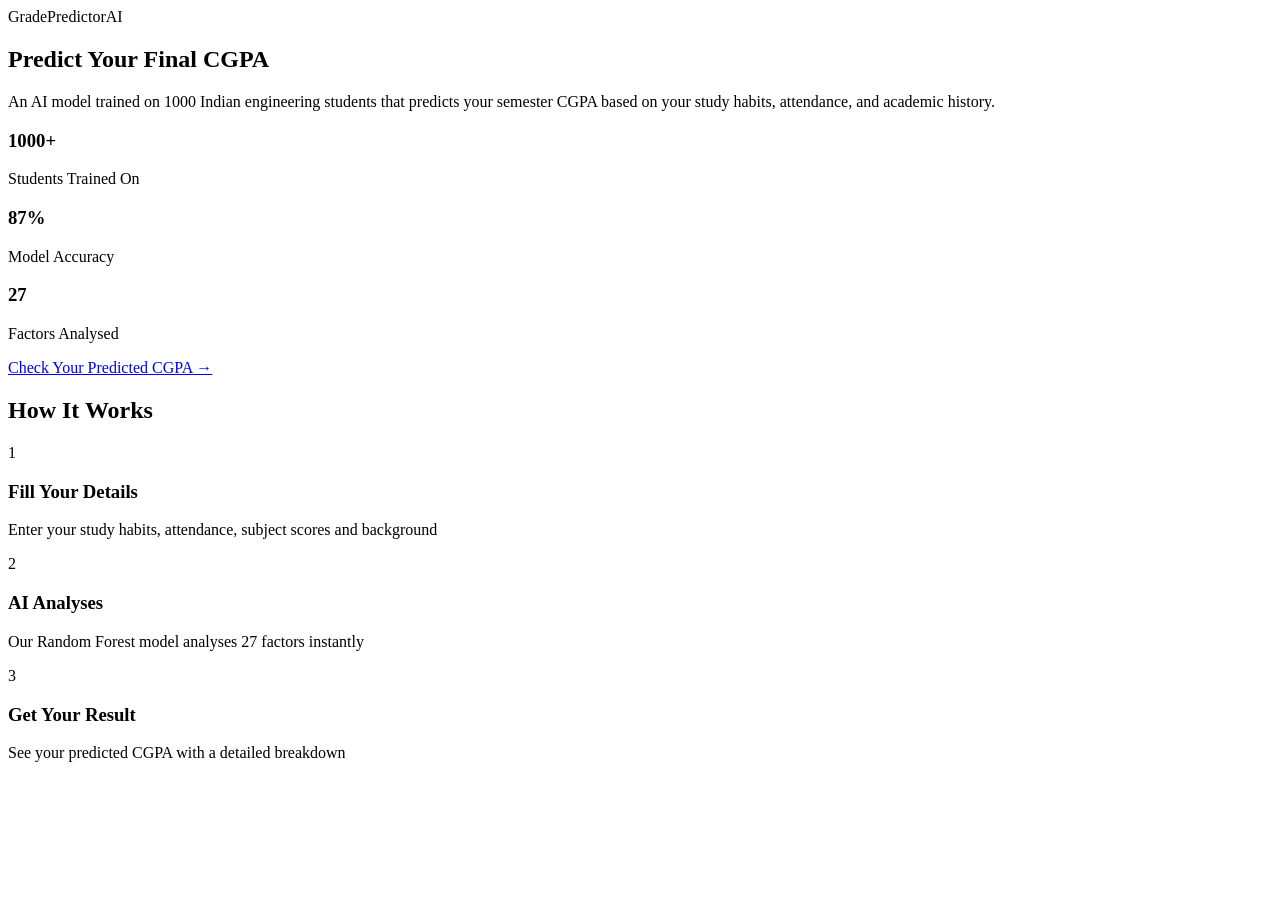
==== index.html @ 7f31faff "Final Code" ====
<!DOCTYPE html>
<html lang="en">
<head>
    <meta charset="UTF-8">
    <meta name="viewport" content="width=device-width, initial-scale=1.0">
    <title>Student Grade Predictor</title>
    <link rel="stylesheet" href="css/style.css">
</head>
<body>

    <nav>
        <div class="logo">GradePredictorAI</div>
    </nav>

    <section class="hero">
        <div class="hero-content">
            <h1>Predict Your <span class="highlight">Final CGPA</span></h1>
            <p class="subtitle">
                An AI model trained on 1000 Indian engineering students 
                that predicts your semester CGPA based on your 
                study habits, attendance, and academic history.
            </p>

            <div class="stats-row">
                <div class="stat">
                    <h3>1000+</h3>
                    <p>Students Trained On</p>
                </div>
                <div class="stat">
                    <h3>87%</h3>
                    <p>Model Accuracy</p>
                </div>
                <div class="stat">
                    <h3>27</h3>
                    <p>Factors Analysed</p>
                </div>
            </div>

            <a href="form.html" class="cta-btn">Check Your Predicted CGPA →</a>
        </div>
    </section>

    <section class="how-it-works">
        <h2>How It Works</h2>
        <div class="steps">
            <div class="step">
                <div class="step-number">1</div>
                <h3>Fill Your Details</h3>
                <p>Enter your study habits, attendance, subject scores and background</p>
            </div>
            <div class="step">
                <div class="step-number">2</div>
                <h3>AI Analyses</h3>
                <p>Our Random Forest model analyses 27 factors instantly</p>
            </div>
            <div class="step">
                <div class="step-number">3</div>
                <h3>Get Your Result</h3>
                <p>See your predicted CGPA with a detailed breakdown</p>
            </div>
        </div>
    </section>

</body>
</html>
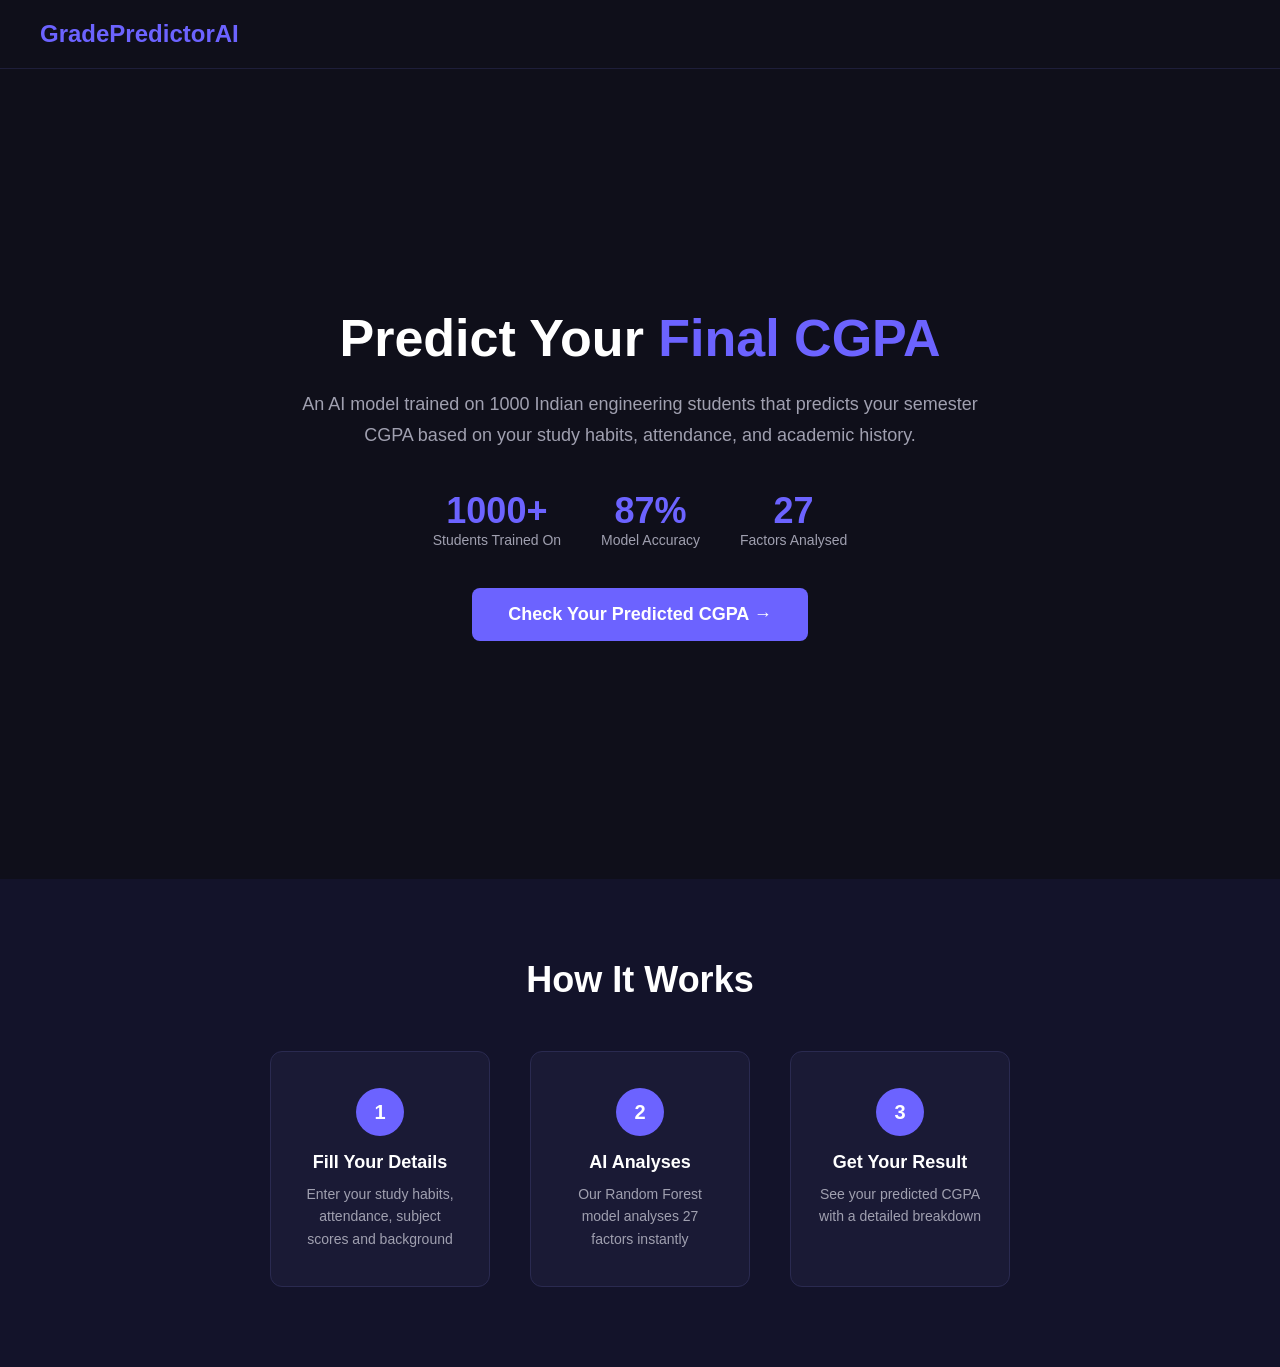
==== commit 92c28b9f: "New Structure v2" ====
--- a/index.html
+++ b/index.html
@@ -4,7 +4,7 @@
     <meta charset="UTF-8">
     <meta name="viewport" content="width=device-width, initial-scale=1.0">
     <title>Student Grade Predictor</title>
-    <link rel="stylesheet" href="css/style.css">
+    <link rel="stylesheet" href="frontend/css/style.css">
 </head>
 <body>
 
--- a/frontend/css/style.css
+++ b/frontend/css/style.css
@@ -0,0 +1,151 @@
+* {
+    margin: 0;
+    padding: 0;
+    box-sizing: border-box;
+}
+
+body {
+    font-family: 'Segoe UI', Tahoma, Geneva, Verdana, sans-serif;
+    background-color: #0f0f1a;
+    color: #ffffff;
+}
+
+/* NAV */
+nav {
+    padding: 20px 40px;
+    background-color: #0f0f1a;
+    border-bottom: 1px solid #1e1e3a;
+}
+
+.logo {
+    font-size: 24px;
+    font-weight: 700;
+    color: #6c63ff;
+}
+
+/* HERO */
+.hero {
+    min-height: 90vh;
+    display: flex;
+    align-items: center;
+    justify-content: center;
+    text-align: center;
+    padding: 60px 20px;
+}
+
+.hero-content {
+    max-width: 700px;
+}
+
+.hero-content h1 {
+    font-size: 52px;
+    font-weight: 800;
+    line-height: 1.2;
+    margin-bottom: 20px;
+}
+
+.highlight {
+    color: #6c63ff;
+}
+
+.subtitle {
+    font-size: 18px;
+    color: #a0a0b0;
+    line-height: 1.7;
+    margin-bottom: 40px;
+}
+
+/* STATS */
+.stats-row {
+    display: flex;
+    justify-content: center;
+    gap: 40px;
+    margin-bottom: 40px;
+}
+
+.stat h3 {
+    font-size: 36px;
+    font-weight: 800;
+    color: #6c63ff;
+}
+
+.stat p {
+    font-size: 14px;
+    color: #a0a0b0;
+}
+
+/* CTA BUTTON */
+.cta-btn {
+    display: inline-block;
+    background-color: #6c63ff;
+    color: white;
+    padding: 16px 36px;
+    border-radius: 8px;
+    text-decoration: none;
+    font-size: 18px;
+    font-weight: 600;
+    transition: background-color 0.3s ease, transform 0.2s ease;
+}
+
+.cta-btn:hover {
+    background-color: #5548e0;
+    transform: translateY(-2px);
+}
+
+/* HOW IT WORKS */
+.how-it-works {
+    padding: 80px 40px;
+    text-align: center;
+    background-color: #13132a;
+}
+
+.how-it-works h2 {
+    font-size: 36px;
+    font-weight: 700;
+    margin-bottom: 50px;
+}
+
+.steps {
+    display: flex;
+    justify-content: center;
+    gap: 40px;
+    flex-wrap: wrap;
+}
+
+.step {
+    background-color: #1a1a35;
+    border: 1px solid #2a2a50;
+    border-radius: 12px;
+    padding: 36px 28px;
+    max-width: 220px;
+    transition: transform 0.3s ease;
+}
+
+.step:hover {
+    transform: translateY(-5px);
+}
+
+.step-number {
+    width: 48px;
+    height: 48px;
+    background-color: #6c63ff;
+    border-radius: 50%;
+    display: flex;
+    align-items: center;
+    justify-content: center;
+    font-size: 20px;
+    font-weight: 700;
+    margin: 0 auto 16px;
+}
+
+.step h3 {
+    font-size: 18px;
+    font-weight: 600;
+    margin-bottom: 10px;
+}
+
+.step p {
+    font-size: 14px;
+    color: #a0a0b0;
+    line-height: 1.6;
+}
